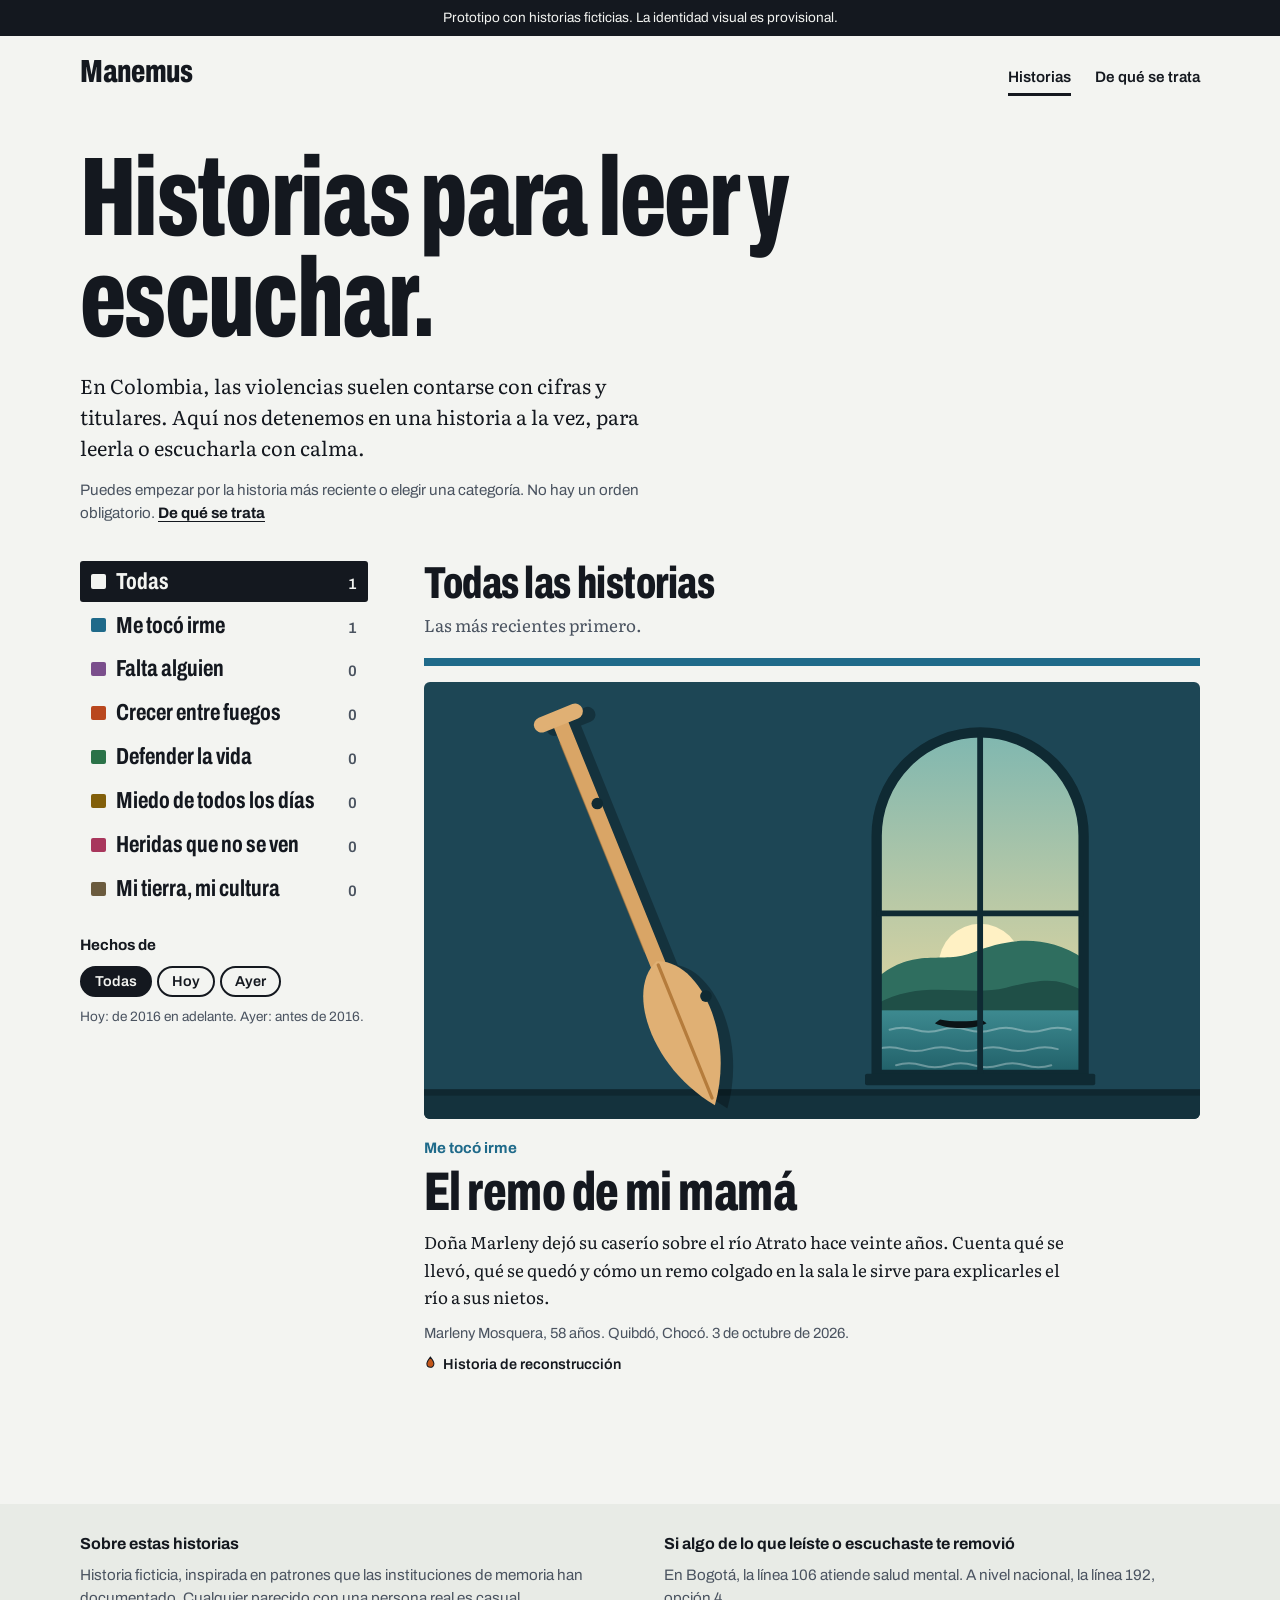
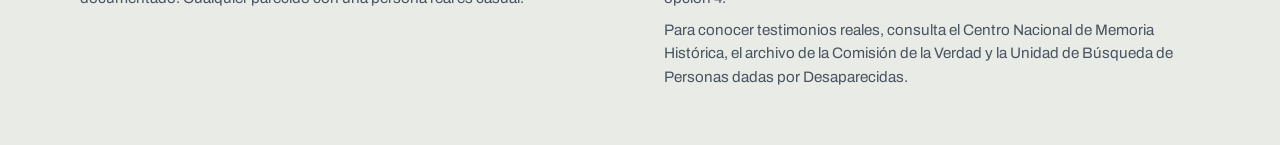
==== index.html @ c21fc9c8 "Add files via upload" ====
<!DOCTYPE html>
<html lang="es">
<head>
<meta charset="utf-8">
<meta name="viewport" content="width=device-width, initial-scale=1">
<title>Manemus · Historias para leer y escuchar</title>
<meta name="description" content="Manemus reúne relatos sobre las violencias en Colombia, agrupados por lo que dejaron en la vida de las personas. Se pueden leer o escuchar.">
<link rel="preconnect" href="https://fonts.googleapis.com">
<link rel="preconnect" href="https://fonts.gstatic.com" crossorigin>
<link rel="stylesheet" href="https://fonts.googleapis.com/css2?family=Archivo:wdth,wght@62..125,500..900&family=Literata:ital,opsz,wght@0,7..72,400..700;1,7..72,400..600&display=swap">
<link rel="stylesheet" href="css/estilos.css">
</head>
<body>
<div class="proto" id="proto"></div>

<div class="envoltura">
  <header class="cab">
    <a class="marca" href="index.html">Manemus</a>
    <nav class="nav" aria-label="Principal">
      <a href="index.html" aria-current="page">Historias</a>
      <a href="acerca.html">De qué se trata</a>
    </nav>
  </header>

  <main id="principal">
    <section class="intro">
      <h1>Historias para leer y escuchar.</h1>
      <p>En Colombia, las violencias suelen contarse con cifras y titulares. Aquí nos detenemos en una historia a la vez, para leerla o escucharla con calma.</p>
      <p class="intro-nota">Puedes empezar por la historia más reciente o elegir una categoría. No hay un orden obligatorio. <a href="acerca.html">De qué se trata</a></p>
    </section>

    <div class="cuerpo" id="cuerpo">
      <nav class="cats" aria-label="Categorías de historias">
        <ul id="cats"></ul>
        <fieldset class="epoca">
          <legend>Hechos de</legend>
          <div class="grupo" id="epoca-botones"></div>
          <p>Hoy: de 2016 en adelante. Ayer: antes de 2016.</p>
        </fieldset>
      </nav>

      <section aria-labelledby="lista-titulo">
        <div class="lista-cab" id="lista-cab"></div>
        <div id="lista" aria-live="polite"></div>
      </section>
    </div>
  </main>
</div>

<footer class="pie" id="pie"></footer>

<noscript><div class="envoltura"><p>Este sitio necesita JavaScript para mostrar las historias.</p></div></noscript>
<script src="js/comun.js"></script>
<script src="js/index.js"></script>
</body>
</html>
---- css/estilos.css ----
/* =====================================================================
   MANEMUS · estilos
   Toda la identidad visual vive en los TOKENS de abajo (colores, tipografías).
   Cuando exista la identidad definitiva, se cambia aquí primero.
   ===================================================================== */

/* ---------- Tokens ---------- */
:root {
  --papel: #F3F4F1;
  --superficie: #E8EBE6;
  --tinta: #14181F;
  --suave: #4A5360;
  --linea: #C6CCC6;
  --resalte: #F2C84B;
  --resalte-tinta: #231a00;

  --titulo: "Archivo", "Arial Narrow", Arial, sans-serif;
  --ui: "Archivo", system-ui, -apple-system, "Segoe UI", Roboto, Arial, sans-serif;
  --lectura: "Literata", Georgia, "Times New Roman", serif;

  --ancho: 76rem;
  color-scheme: light dark;
}
@media (prefers-color-scheme: dark) {
  :root {
    --papel: #10151B;
    --superficie: #1A2129;
    --tinta: #EDF0EC;
    --suave: #A3AEB5;
    --linea: #2E3842;
  }
}

/* El color de cada categoría llega en --cat. En modo oscuro se aclara para el texto. */
.ctx { --cat-texto: var(--cat); }
@media (prefers-color-scheme: dark) {
  .ctx { --cat-texto: color-mix(in srgb, var(--cat) 50%, #fff); }
}

/* ---------- Base ---------- */
*, *::before, *::after { box-sizing: border-box; }
html { -webkit-text-size-adjust: 100%; background: var(--papel); }
body {
  margin: 0; background: var(--papel); color: var(--tinta);
  font-family: var(--lectura); font-size: 1.0625rem; line-height: 1.6;
}
img { max-width: 100%; }
a { color: inherit; }
button, select { font-family: var(--ui); }
:focus-visible { outline: 3px solid var(--tinta); outline-offset: 3px; }
.envoltura { max-width: var(--ancho); margin: 0 auto; padding: 0 clamp(1rem, 4vw, 3rem); }
.solo-lectores { position: absolute; width: 1px; height: 1px; overflow: hidden; clip: rect(0 0 0 0); white-space: nowrap; }

/* ---------- Franja de prototipo y cabecera ---------- */
.proto { background: var(--tinta); color: var(--papel); font-family: var(--ui); font-size: .85rem; text-align: center; padding: .45rem 1rem; }
.cab { display: flex; justify-content: space-between; align-items: baseline; gap: 1rem; padding-top: 1.25rem; padding-bottom: 1.25rem; font-family: var(--ui); }
.marca { font-family: var(--titulo); font-weight: 800; font-stretch: 68%; font-size: 2rem; letter-spacing: -.01em; line-height: 1; text-decoration: none; color: inherit; }
.volver { font-weight: 600; font-size: .95rem; }
.nav { display: flex; gap: 1.5rem; font-weight: 600; font-size: .95rem; flex-wrap: wrap; }
.nav a { color: inherit; text-decoration: none; padding: .25rem 0; border-bottom: 3px solid transparent; }
.nav a:hover { border-bottom-color: var(--linea); }
.nav a[aria-current="page"] { border-bottom-color: var(--tinta); }

/* ---------- Portada: introducción ---------- */
.intro { padding: 2rem 0 2.25rem; max-width: 60rem; }
.intro h1 { font-family: var(--titulo); font-weight: 800; font-stretch: 62%; font-size: clamp(3rem, 10vw, 7rem); line-height: .9; letter-spacing: -.015em; margin: 0 0 1.25rem; }
.intro p { font-size: 1.25rem; line-height: 1.55; max-width: 38rem; margin: 0; }
.intro .intro-nota { font-family: var(--ui); font-size: .95rem; line-height: 1.5; color: var(--suave); margin-top: 1rem; }
.intro .intro-nota a { color: var(--tinta); font-weight: 700; text-underline-offset: 3px; }

/* ---------- Portada: categorías + lista ---------- */
.cuerpo { display: grid; gap: 2rem; grid-template-columns: minmax(0, 1fr); padding-bottom: 2rem; }
@media (min-width: 900px) {
  .cuerpo { grid-template-columns: 18rem minmax(0, 1fr); gap: 3.5rem; }
  .cats { position: sticky; top: 1.5rem; align-self: start; }
}
.cats ul { list-style: none; margin: 0 0 1.5rem; padding: 0; display: flex; flex-direction: column; gap: .15rem; }
.cat {
  appearance: none; width: 100%; display: grid; grid-template-columns: .9rem 1fr auto; gap: .65rem; align-items: baseline;
  text-align: left; background: transparent; color: var(--tinta); border: 0; border-radius: 3px;
  padding: .5rem .7rem; cursor: pointer;
  font-family: var(--titulo); font-weight: 700; font-stretch: 72%; font-size: 1.45rem; line-height: 1.1;
}
.cat:hover { background: var(--superficie); }
.cat .muestra { width: .9rem; height: .9rem; background: var(--cat); border-radius: 2px; align-self: center; }
.cat.todas .muestra { background: var(--tinta); }
.cat .num { font-family: var(--ui); font-size: .95rem; font-weight: 600; font-stretch: 100%; font-variant-numeric: tabular-nums; color: var(--suave); }
.cat.activa { background: var(--cat); color: #fff; }
.cat.activa .muestra { background: #fff; }
.cat.activa .num { color: #fff; }
.cat.todas.activa { background: var(--tinta); color: var(--papel); }
.cat.todas.activa .muestra { background: var(--papel); }
.cat.todas.activa .num { color: var(--papel); }

.epoca { font-family: var(--ui); border: 0; margin: 0; padding: 0; }
.epoca legend { font-weight: 700; font-size: .95rem; padding: 0; margin-bottom: .5rem; }
.epoca .grupo { display: flex; gap: .35rem; }
.epoca button { appearance: none; border: 2px solid var(--tinta); background: transparent; color: var(--tinta); font-weight: 600; font-size: .9rem; padding: .35rem .8rem; border-radius: 999px; cursor: pointer; }
.epoca button[aria-pressed="true"] { background: var(--tinta); color: var(--papel); }
.epoca p { font-size: .85rem; color: var(--suave); margin: .6rem 0 0; line-height: 1.45; }

.lista-cab { margin-bottom: 1.25rem; }
.lista-cab h2 { font-family: var(--titulo); font-weight: 800; font-stretch: 68%; font-size: clamp(1.9rem, 4vw, 2.8rem); line-height: 1; margin: 0 0 .35rem; letter-spacing: -.01em; }
.lista-cab p { margin: 0; color: var(--suave); max-width: 38rem; }

.relato { border-top: 8px solid var(--cat); padding: 1rem 0 2rem; }
.relato-enlace { display: grid; gap: 1.1rem; text-decoration: none; color: inherit; }
.relato-img { aspect-ratio: 16 / 9; background: var(--superficie); border-radius: 6px; overflow: hidden; }
.relato-img img { width: 100%; height: 100%; object-fit: cover; display: block; }
.relato-cat { font-family: var(--ui); font-weight: 700; font-size: .95rem; color: var(--cat-texto); margin: 0 0 .3rem; }
.relato h3 { font-family: var(--titulo); font-weight: 800; font-stretch: 66%; font-size: clamp(2rem, 5vw, 3.4rem); line-height: .98; letter-spacing: -.01em; margin: 0 0 .6rem; }
.relato-enlace:hover h3 { text-decoration: underline; text-decoration-thickness: 4px; text-underline-offset: 5px; text-decoration-color: var(--cat); }
.relato-res { margin: 0 0 .75rem; max-width: 40rem; }
.relato-meta { font-family: var(--ui); font-size: .92rem; color: var(--suave); margin: 0; }
.marca-esp { font-family: var(--ui); font-size: .9rem; font-weight: 600; margin: .5rem 0 0; display: flex; align-items: center; gap: .4rem; }
.marca-esp svg { width: .8rem; height: 1.1rem; flex: none; }
@media (min-width: 700px) {
  .relato:not(.destacado) .relato-enlace { grid-template-columns: 15rem minmax(0, 1fr); gap: 1.5rem; }
  .relato:not(.destacado) h3 { font-size: clamp(1.8rem, 3vw, 2.4rem); }
}
.vacio { font-family: var(--ui); background: var(--superficie); border-radius: 6px; padding: 1.25rem 1.5rem; max-width: 36rem; }
.vacio p { margin: 0; }

/* ---------- Página de historia ---------- */
.historia-cab { padding: 1rem 0 .5rem; max-width: 62rem; }
.cat-enlace { font-family: var(--ui); font-weight: 700; font-size: 1rem; color: var(--cat-texto); text-decoration: none; border-bottom: 3px solid var(--cat); padding-bottom: 1px; }
.cat-enlace:hover { background: var(--superficie); }
.historia h1 { font-family: var(--titulo); font-weight: 800; font-stretch: 64%; font-size: clamp(3rem, 10vw, 6.5rem); line-height: .9; letter-spacing: -.015em; margin: 1rem 0 1.25rem; }
.bajada { font-size: 1.3rem; line-height: 1.5; max-width: 40rem; margin: 0; }
.portada { margin: 1.75rem 0 2rem; border-radius: 8px; overflow: hidden; aspect-ratio: 21 / 9; background: var(--superficie); }
.portada img { width: 100%; height: 100%; object-fit: cover; display: block; }
@media (max-width: 640px) { .portada { aspect-ratio: 4 / 3; } }

.historia-cuerpo { display: grid; gap: 2rem; grid-template-columns: minmax(0, 1fr); }
@media (min-width: 900px) {
  .historia-cuerpo { grid-template-columns: 17rem minmax(0, 38rem); gap: 4.5rem; }
  .lateral { position: sticky; top: 1.5rem; align-self: start; }
}
.lateral { font-family: var(--ui); }
.lateral dl { margin: 0 0 1.5rem; display: grid; gap: .8rem; }
.lateral dt { font-size: .82rem; color: var(--suave); margin: 0; }
.lateral dd { margin: 0; font-weight: 600; line-height: 1.35; }
.etiquetas { list-style: none; margin: 0 0 1.5rem; padding: 0; display: flex; flex-wrap: wrap; gap: .35rem; }
.etiquetas li { font-size: .82rem; border: 1.5px solid var(--linea); border-radius: 999px; padding: .15rem .6rem; }

.escucha { background: var(--superficie); border-radius: 8px; padding: 1rem; }
.escucha h2 { font-size: 1rem; margin: 0 0 .6rem; font-weight: 700; }
.escucha audio { width: 100%; }
.escucha .controles { display: flex; flex-wrap: wrap; gap: .5rem; align-items: center; }
.boton { appearance: none; font-weight: 700; font-size: .95rem; padding: .6rem 1.05rem; border-radius: 4px; border: 2px solid var(--tinta); background: var(--tinta); color: var(--papel); cursor: pointer; min-height: 2.6rem; }
.boton.sec { background: transparent; color: var(--tinta); }
.boton[hidden] { display: none; }
.escucha label { font-size: .85rem; display: flex; gap: .4rem; align-items: center; margin-top: .6rem; }
.escucha select { font-size: .85rem; padding: .25rem .4rem; border-radius: 4px; border: 1.5px solid var(--tinta); background: var(--papel); color: var(--tinta); }
.nota { font-size: .82rem; color: var(--suave); margin: .7rem 0 0; line-height: 1.45; }

.aviso-hist { font-family: var(--ui); display: flex; gap: .7rem; align-items: flex-start; border: 2px solid var(--tinta); border-radius: 6px; padding: .8rem 1rem; margin: 0 0 1rem; max-width: 38rem; font-size: .95rem; line-height: 1.45; }
.aviso-hist svg { width: 1.2rem; height: 1.2rem; flex: none; margin-top: .1rem; }
.ficticia { font-family: var(--ui); font-size: .88rem; color: var(--suave); margin: 0 0 1.75rem; max-width: 38rem; }

.texto p { font-size: 1.2rem; line-height: 1.78; margin: 0 0 1.3rem; }
.texto h2 { font-family: var(--titulo); font-weight: 800; font-stretch: 68%; font-size: 2.1rem; line-height: 1; margin: 2.6rem 0 .8rem; letter-spacing: -.005em; }
.texto h2:first-child { margin-top: 0; }
.texto blockquote { margin: 1.6rem 0; padding-left: 1.1rem; border-left: 6px solid var(--cat); font-style: italic; }
.texto blockquote p { margin: 0; }
.frase { transition: background .15s; }
.frase.leyendo { background: var(--resalte); color: var(--resalte-tinta); -webkit-box-decoration-break: clone; box-decoration-break: clone; }
.texto.habla .frase { cursor: pointer; }
.texto.habla .frase:hover { text-decoration: underline dotted; text-underline-offset: 4px; }

.entender { margin-top: 3rem; padding: 1.25rem 1.5rem 1.4rem; background: var(--superficie); border-left: 8px solid var(--cat); border-radius: 0 8px 8px 0; max-width: 46rem; }
.entender h2 { font-family: var(--titulo); font-weight: 800; font-stretch: 70%; font-size: 1.8rem; line-height: 1.05; margin: 0 0 .6rem; }
.entender p { margin: 0 0 .8rem; }
.entender ul { margin: 0; padding-left: 1.1rem; font-family: var(--ui); font-size: .88rem; color: var(--suave); }
.entender .fuentes-t { font-family: var(--ui); font-size: .88rem; font-weight: 700; margin: 1rem 0 .3rem; }
.apoyo { font-family: var(--ui); margin-top: 1.5rem; max-width: 46rem; font-size: .95rem; line-height: 1.55; }
.apoyo strong { font-weight: 700; }

.mas { margin-top: 3.5rem; }
.mas h2 { font-family: var(--titulo); font-weight: 800; font-stretch: 68%; font-size: 2rem; margin: 0 0 1rem; line-height: 1; }
.mas ul { list-style: none; margin: 0; padding: 0; display: grid; gap: .6rem; font-family: var(--titulo); font-weight: 700; font-stretch: 72%; font-size: 1.5rem; line-height: 1.1; }
.mas a { text-decoration: none; display: inline-block; border-left: 6px solid var(--cat); padding-left: .7rem; }
.mas a:hover { text-decoration: underline; text-underline-offset: 4px; }

/* ---------- Página "De qué se trata" ---------- */
.acerca { max-width: 40rem; padding: 2rem 0 1rem; }
.acerca h1 { font-family: var(--titulo); font-weight: 800; font-stretch: 62%; font-size: clamp(3rem, 10vw, 6.5rem); line-height: .9; letter-spacing: -.015em; margin: 0 0 1.5rem; }
.acerca p { font-size: 1.2rem; line-height: 1.75; margin: 0 0 1.3rem; }
.acerca .lead { font-size: 1.42rem; line-height: 1.5; }
.acerca .ficticia-intro { font-family: var(--ui); font-size: .95rem; line-height: 1.5; border: 2px solid var(--tinta); border-radius: 6px; padding: .8rem 1rem; }
.acerca .nombre-nota { margin-top: 2rem; padding-left: 1rem; border-left: 6px solid var(--tinta); }
.acerca [hidden] { display: none; }
.acerca-accion { margin-top: 2rem; }
a.boton { display: inline-block; text-decoration: none; line-height: 1.3; }

/* ---------- Pie ---------- */
.pie { margin-top: 4rem; padding-top: 1.75rem; padding-bottom: 3rem; background: var(--superficie); font-family: var(--ui); font-size: .95rem; line-height: 1.55; }
.pie .envoltura { display: grid; gap: 1.5rem 3rem; grid-template-columns: repeat(auto-fit, minmax(18rem, 1fr)); }
.pie h2 { font-size: 1rem; margin: 0 0 .4rem; }
.pie p { margin: 0 0 .5rem; max-width: 34rem; color: var(--suave); }

.error { font-family: var(--ui); border: 2px solid var(--tinta); border-radius: 6px; padding: 1rem 1.25rem; max-width: 40rem; margin: 2rem 0; }
.error p { margin: 0 0 .5rem; }
.error code { background: var(--superficie); padding: .1rem .35rem; border-radius: 3px; }

@media (prefers-reduced-motion: reduce) {
  * { transition: none !important; scroll-behavior: auto !important; }
}
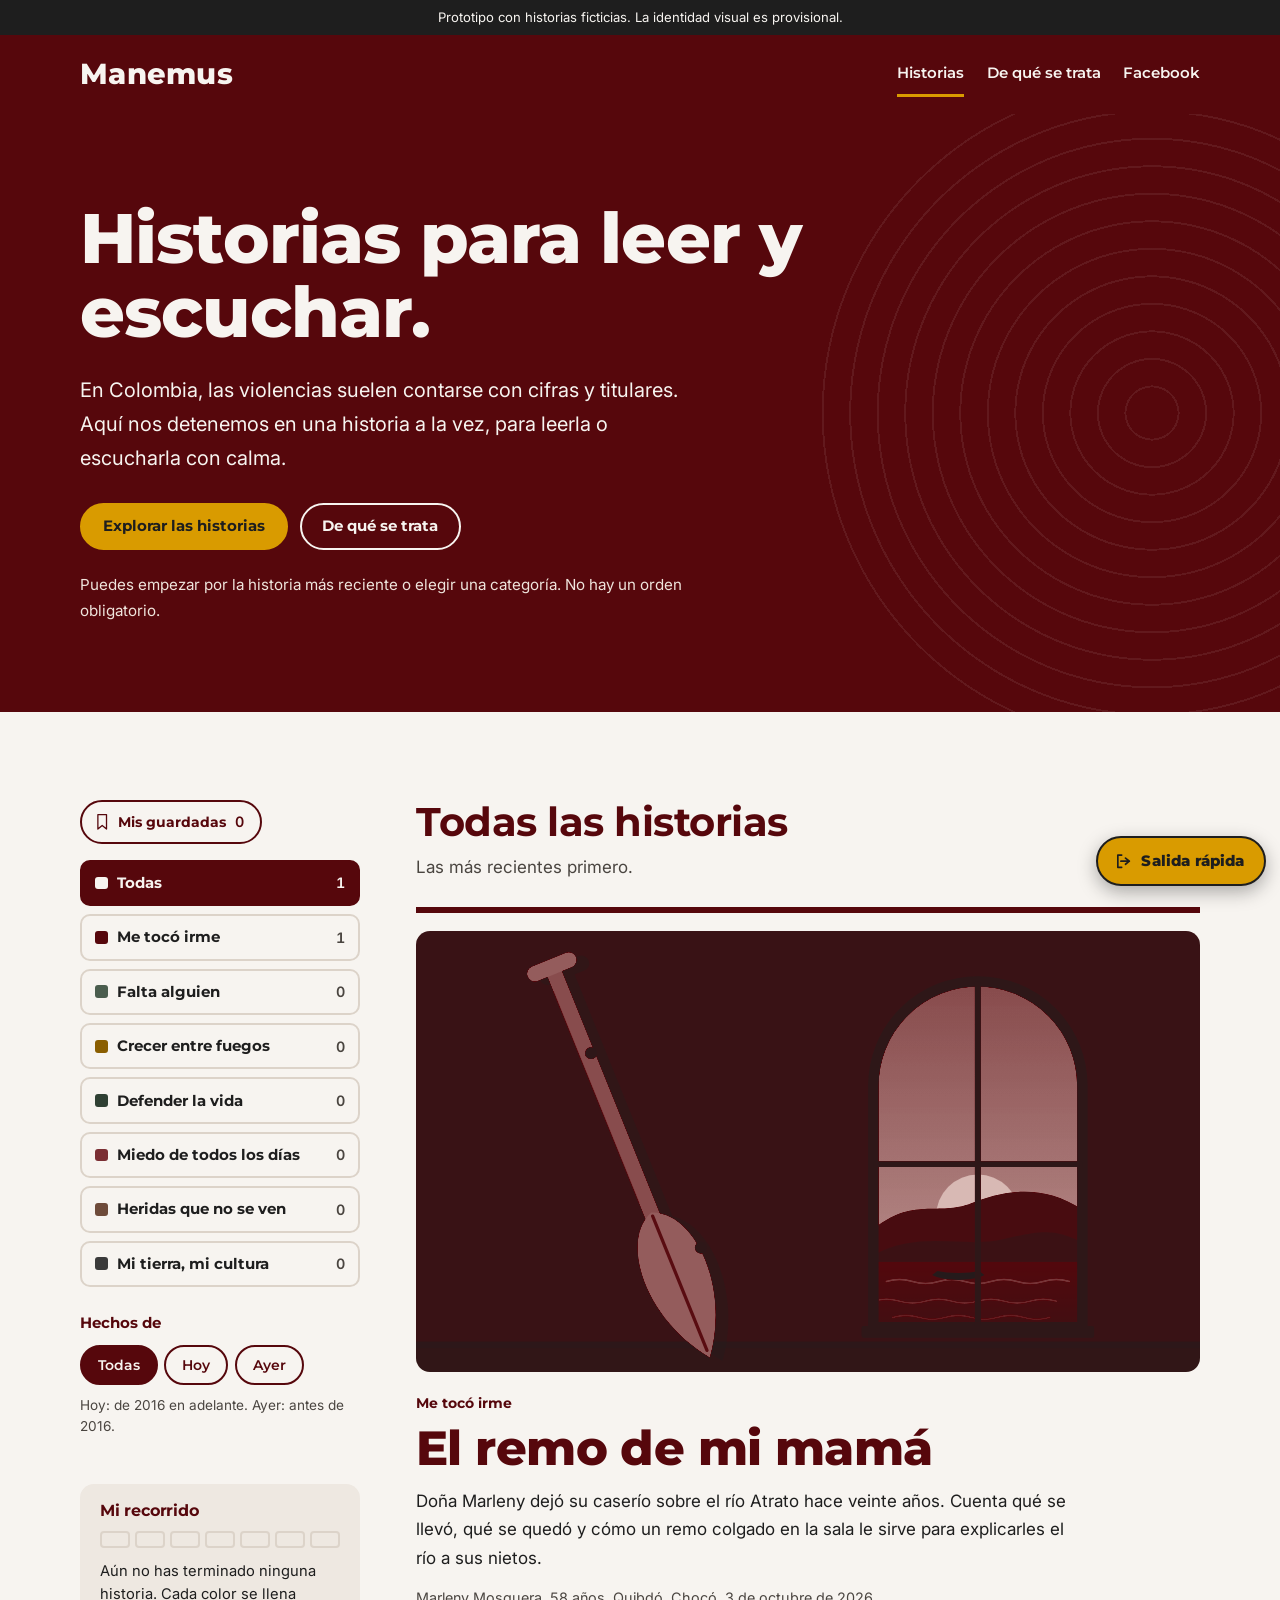
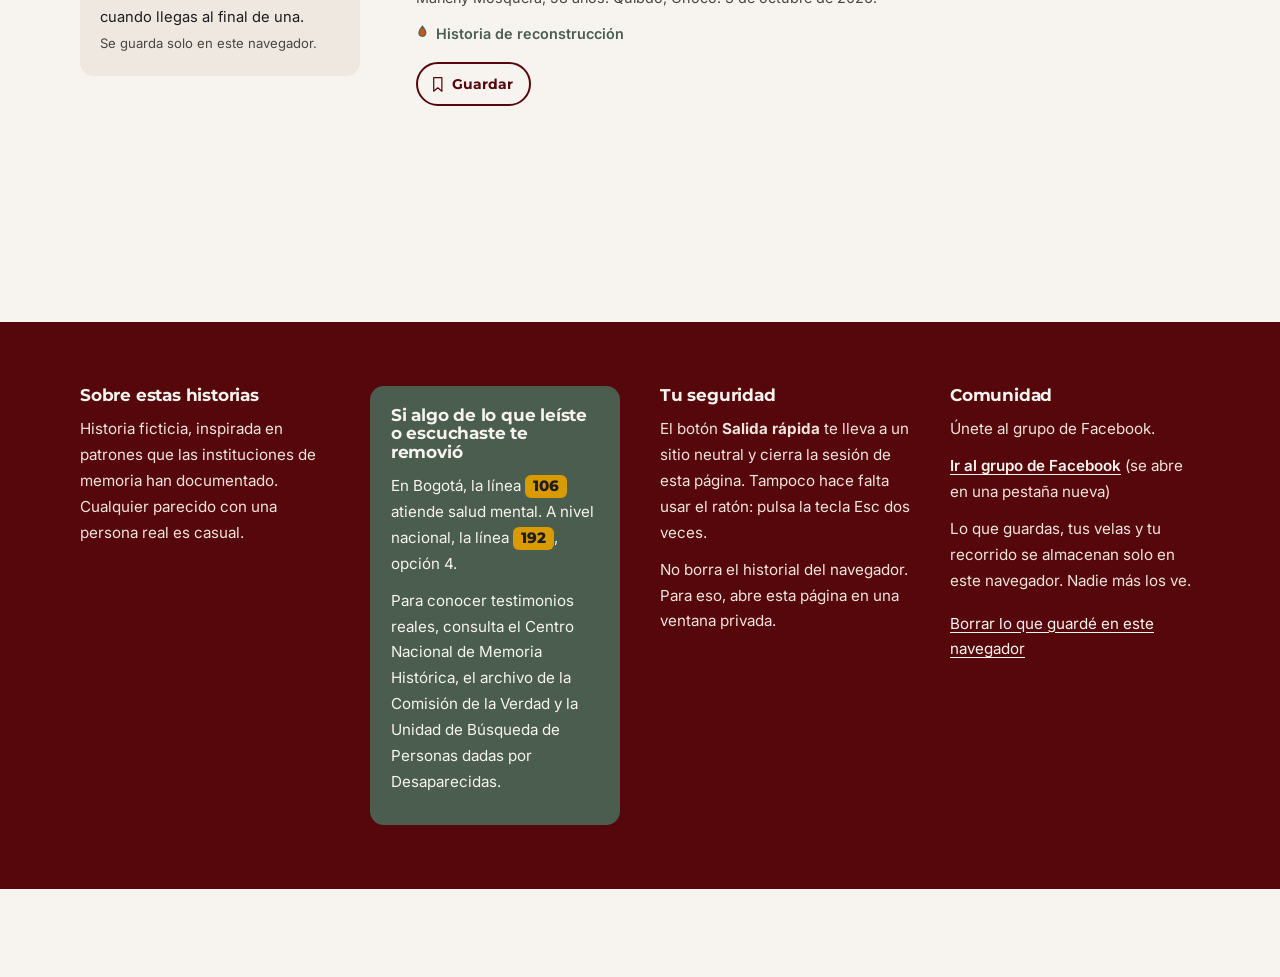
==== commit ba6d360b: "Cambio visual" ====
--- a/index.html
+++ b/index.html
@@ -2,35 +2,49 @@
 <html lang="es">
 <head>
 <meta charset="utf-8">
-<meta name="viewport" content="width=device-width, initial-scale=1">
+<meta name="viewport" content="width=device-width, initial-scale=1, viewport-fit=cover">
+<meta name="theme-color" content="#56070c">
 <title>Manemus · Historias para leer y escuchar</title>
 <meta name="description" content="Manemus reúne relatos sobre las violencias en Colombia, agrupados por lo que dejaron en la vida de las personas. Se pueden leer o escuchar.">
 <link rel="preconnect" href="https://fonts.googleapis.com">
 <link rel="preconnect" href="https://fonts.gstatic.com" crossorigin>
-<link rel="stylesheet" href="https://fonts.googleapis.com/css2?family=Archivo:wdth,wght@62..125,500..900&family=Literata:ital,opsz,wght@0,7..72,400..700;1,7..72,400..600&display=swap">
+<link rel="stylesheet" href="https://fonts.googleapis.com/css2?family=Inter:ital,wght@0,400..700;1,400..600&family=Montserrat:wght@500..800&display=swap">
 <link rel="stylesheet" href="css/estilos.css">
 </head>
 <body>
+<a class="saltar" href="#principal">Saltar al contenido</a>
 <div class="proto" id="proto"></div>
+<div class="barra">
+  <div class="envoltura">
+    <header class="cab">
+      <a class="marca" href="index.html">Manemus</a>
+      <nav class="nav" aria-label="Principal">
+        <a href="index.html" aria-current="page">Historias</a>
+        <a href="acerca.html">De qué se trata</a>
+        <a href="#" data-facebook>Facebook</a>
+      </nav>
+    </header>
+  </div>
+</div>
+<main id="principal">
+  <section class="hero" aria-labelledby="titulo-portada">
+    <div class="envoltura">
+      <div class="hero-in">
+        <h1 id="titulo-portada">Historias para leer y escuchar.</h1>
+        <p>En Colombia, las violencias suelen contarse con cifras y titulares. Aquí nos detenemos en una historia a la vez, para leerla o escucharla con calma.</p>
+        <div class="hero-acciones">
+          <a class="boton" href="#cuerpo">Explorar las historias</a>
+          <a class="boton sec" href="acerca.html">De qué se trata</a>
+        </div>
+        <p class="intro-nota">Puedes empezar por la historia más reciente o elegir una categoría. No hay un orden obligatorio.</p>
+      </div>
+    </div>
+  </section>
 
-<div class="envoltura">
-  <header class="cab">
-    <a class="marca" href="index.html">Manemus</a>
-    <nav class="nav" aria-label="Principal">
-      <a href="index.html" aria-current="page">Historias</a>
-      <a href="acerca.html">De qué se trata</a>
-    </nav>
-  </header>
-
-  <main id="principal">
-    <section class="intro">
-      <h1>Historias para leer y escuchar.</h1>
-      <p>En Colombia, las violencias suelen contarse con cifras y titulares. Aquí nos detenemos en una historia a la vez, para leerla o escucharla con calma.</p>
-      <p class="intro-nota">Puedes empezar por la historia más reciente o elegir una categoría. No hay un orden obligatorio. <a href="acerca.html">De qué se trata</a></p>
-    </section>
-
+  <div class="envoltura">
     <div class="cuerpo" id="cuerpo">
       <nav class="cats" aria-label="Categorías de historias">
+        <div class="guardadas" id="guardadas"></div>
         <ul id="cats"></ul>
         <fieldset class="epoca">
           <legend>Hechos de</legend>
@@ -39,13 +53,15 @@
         </fieldset>
       </nav>
 
-      <section aria-labelledby="lista-titulo">
+      <section class="lista-area" aria-labelledby="lista-titulo">
         <div class="lista-cab" id="lista-cab"></div>
         <div id="lista" aria-live="polite"></div>
       </section>
+
+      <aside class="recorrido" id="recorrido" aria-label="Mi recorrido"></aside>
     </div>
-  </main>
-</div>
+  </div>
+</main>
 
 <footer class="pie" id="pie"></footer>
 
--- a/css/estilos.css
+++ b/css/estilos.css
@@ -1,208 +1,318 @@
 /* =====================================================================
    MANEMUS · estilos
-   Toda la identidad visual vive en los TOKENS de abajo (colores, tipografías).
-   Cuando exista la identidad definitiva, se cambia aquí primero.
+   Sistema de diseño: paleta 60-30-10 pensada para un tema delicado.
+   - 60%  Hueso / arena   #F7F4F0  fondo general y cuerpos de tarjetas (nunca blanco puro)
+   - 30%  Vinotinto       #56070c  encabezados, barra, héroe, pie: peso institucional
+   - 10%  Mostaza         #D99B00  acciones principales, líneas de ayuda, alertas
+   -      Oliva           #4A5D4E  recuperación, apoyo, testimonios
+   -      Texto           #1E1E1E  cuerpo de texto
+   Todo el color vive en los tokens de abajo.
    ===================================================================== */
 
 /* ---------- Tokens ---------- */
 :root {
-  --papel: #F3F4F1;
-  --superficie: #E8EBE6;
-  --tinta: #14181F;
-  --suave: #4A5360;
-  --linea: #C6CCC6;
-  --resalte: #F2C84B;
-  --resalte-tinta: #231a00;
-
-  --titulo: "Archivo", "Arial Narrow", Arial, sans-serif;
-  --ui: "Archivo", system-ui, -apple-system, "Segoe UI", Roboto, Arial, sans-serif;
-  --lectura: "Literata", Georgia, "Times New Roman", serif;
+  --hueso: #F7F4F0;
+  --vino: #56070c;
+  --mostaza: #D99B00;
+  --oliva: #4A5D4E;
+  --texto: #1E1E1E;
+
+  /* derivados de la misma paleta */
+  --suave: #4A4540;          /* texto secundario (8:1 sobre hueso) */
+  --linea: #DCD3C9;          /* bordes finos */
+  --superficie: #EEE8E1;     /* tarjetas y módulos sobre hueso */
+  --mostaza-claro: #F2E4C5;  /* avisos de precaución */
+  --sobre-vino: #EFE4DC;     /* texto secundario sobre vinotinto */
+
+  --titulo: "Montserrat", "Inter", system-ui, -apple-system, "Segoe UI", Roboto, Arial, sans-serif;
+  --cuerpo: "Inter", system-ui, -apple-system, "Segoe UI", Roboto, Arial, sans-serif;
 
   --ancho: 76rem;
-  color-scheme: light dark;
-}
-@media (prefers-color-scheme: dark) {
-  :root {
-    --papel: #10151B;
-    --superficie: #1A2129;
-    --tinta: #EDF0EC;
-    --suave: #A3AEB5;
-    --linea: #2E3842;
-  }
-}
-
-/* El color de cada categoría llega en --cat. En modo oscuro se aclara para el texto. */
+  --lado: clamp(1rem, 4.5vw, 3rem);       /* margen lateral fluido */
+  --aire: clamp(2.5rem, 7vw, 5.5rem);     /* espacio entre bloques */
+  --radio: 14px;
+  color-scheme: light;
+}
+
+/* El color de cada categoría llega en --cat (todas son tonos de la paleta). */
 .ctx { --cat-texto: var(--cat); }
-@media (prefers-color-scheme: dark) {
-  .ctx { --cat-texto: color-mix(in srgb, var(--cat) 50%, #fff); }
-}
 
 /* ---------- Base ---------- */
 *, *::before, *::after { box-sizing: border-box; }
-html { -webkit-text-size-adjust: 100%; background: var(--papel); }
+html { -webkit-text-size-adjust: 100%; background: var(--hueso); scroll-behavior: smooth; }
 body {
-  margin: 0; background: var(--papel); color: var(--tinta);
-  font-family: var(--lectura); font-size: 1.0625rem; line-height: 1.6;
-}
-img { max-width: 100%; }
+  margin: 0; background: var(--hueso); color: var(--texto);
+  font-family: var(--cuerpo); font-size: 1.0625rem; line-height: 1.7;
+  overflow-wrap: break-word;
+  padding-bottom: calc(5.5rem + env(safe-area-inset-bottom, 0px));   /* deja libre el botón de salida */
+}
+img, svg, video { max-width: 100%; }
 a { color: inherit; }
-button, select { font-family: var(--ui); }
-:focus-visible { outline: 3px solid var(--tinta); outline-offset: 3px; }
-.envoltura { max-width: var(--ancho); margin: 0 auto; padding: 0 clamp(1rem, 4vw, 3rem); }
+button, select { font-family: var(--cuerpo); }
+h1, h2, h3 { font-family: var(--titulo); color: var(--vino); line-height: 1.12; letter-spacing: -.012em; margin: 0; }
+p { margin-top: 0; }
+:focus-visible { outline: 3px solid var(--texto); outline-offset: 3px; }
+.barra :focus-visible, .hero :focus-visible, .pie :focus-visible, .proto :focus-visible { outline-color: var(--mostaza); }
+.envoltura { width: 100%; max-width: var(--ancho); margin: 0 auto; padding-inline: max(var(--lado), env(safe-area-inset-left, 0px)) max(var(--lado), env(safe-area-inset-right, 0px)); }
 .solo-lectores { position: absolute; width: 1px; height: 1px; overflow: hidden; clip: rect(0 0 0 0); white-space: nowrap; }
-
-/* ---------- Franja de prototipo y cabecera ---------- */
-.proto { background: var(--tinta); color: var(--papel); font-family: var(--ui); font-size: .85rem; text-align: center; padding: .45rem 1rem; }
-.cab { display: flex; justify-content: space-between; align-items: baseline; gap: 1rem; padding-top: 1.25rem; padding-bottom: 1.25rem; font-family: var(--ui); }
-.marca { font-family: var(--titulo); font-weight: 800; font-stretch: 68%; font-size: 2rem; letter-spacing: -.01em; line-height: 1; text-decoration: none; color: inherit; }
-.volver { font-weight: 600; font-size: .95rem; }
-.nav { display: flex; gap: 1.5rem; font-weight: 600; font-size: .95rem; flex-wrap: wrap; }
-.nav a { color: inherit; text-decoration: none; padding: .25rem 0; border-bottom: 3px solid transparent; }
-.nav a:hover { border-bottom-color: var(--linea); }
-.nav a[aria-current="page"] { border-bottom-color: var(--tinta); }
-
-/* ---------- Portada: introducción ---------- */
-.intro { padding: 2rem 0 2.25rem; max-width: 60rem; }
-.intro h1 { font-family: var(--titulo); font-weight: 800; font-stretch: 62%; font-size: clamp(3rem, 10vw, 7rem); line-height: .9; letter-spacing: -.015em; margin: 0 0 1.25rem; }
-.intro p { font-size: 1.25rem; line-height: 1.55; max-width: 38rem; margin: 0; }
-.intro .intro-nota { font-family: var(--ui); font-size: .95rem; line-height: 1.5; color: var(--suave); margin-top: 1rem; }
-.intro .intro-nota a { color: var(--tinta); font-weight: 700; text-underline-offset: 3px; }
+.saltar { position: absolute; left: .75rem; top: -4rem; z-index: 2000; background: var(--mostaza); color: var(--texto); font-weight: 700; padding: .7rem 1rem; border-radius: 8px; text-decoration: none; }
+.saltar:focus { top: .75rem; }
+
+/* ---------- Botones ---------- */
+.boton {
+  appearance: none; display: inline-flex; align-items: center; justify-content: center; gap: .5rem;
+  min-height: 2.9rem; padding: .65rem 1.3rem; border-radius: 999px;
+  background: var(--mostaza); color: var(--texto); border: 2px solid var(--mostaza);
+  font-family: var(--titulo); font-weight: 700; font-size: .95rem; line-height: 1.2;
+  text-decoration: none; text-align: center; cursor: pointer;
+}
+.boton:hover { background: #C78C00; border-color: #C78C00; }
+.boton.sec { background: transparent; color: var(--vino); border-color: var(--vino); }
+.boton.sec:hover { background: var(--vino); color: var(--hueso); }
+.boton[hidden] { display: none; }
+.hero .boton.sec, .pie .boton.sec { color: var(--hueso); border-color: var(--hueso); }
+.hero .boton.sec:hover, .pie .boton.sec:hover { background: var(--hueso); color: var(--vino); }
+a.boton { line-height: 1.2; }
+
+/* ---------- Salida rápida (siempre visible) ---------- */
+.salida-rapida {
+  position: fixed; z-index: 1000;
+  right: max(.9rem, env(safe-area-inset-right, 0px)); bottom: max(.9rem, env(safe-area-inset-bottom, 0px));
+  display: inline-flex; align-items: center; gap: .55rem; min-height: 3.1rem; padding: .65rem 1.2rem .65rem 1rem;
+  background: var(--mostaza); color: var(--texto); border: 2px solid var(--texto); border-radius: 999px;
+  font-family: var(--titulo); font-weight: 800; font-size: .95rem; letter-spacing: .01em; cursor: pointer;
+  box-shadow: 0 6px 18px rgba(30, 30, 30, .35);
+}
+.salida-rapida:hover { background: #C78C00; }
+.salida-rapida:focus-visible { outline: 3px solid var(--vino); outline-offset: 3px; }
+.salida-rapida svg { width: 1.15rem; height: 1.15rem; flex: none; }
+
+/* ---------- Franja de prototipo y barra superior ---------- */
+.proto { background: var(--texto); color: var(--hueso); font-size: .82rem; line-height: 1.45; text-align: center; padding: .5rem var(--lado); }
+.barra { background: var(--vino); color: var(--hueso); }
+.cab { display: flex; flex-wrap: wrap; justify-content: space-between; align-items: center; gap: .15rem 1.5rem; padding-block: .6rem; }
+.marca { font-family: var(--titulo); font-weight: 800; font-size: clamp(1.45rem, 4vw, 1.8rem); letter-spacing: .01em; color: var(--hueso); text-decoration: none; padding-block: .35rem; }
+.nav { display: flex; flex-wrap: wrap; gap: 0 1.4rem; font-family: var(--titulo); font-weight: 600; font-size: .92rem; }
+.nav a { display: inline-flex; align-items: center; min-height: 2.75rem; color: var(--hueso); text-decoration: none; border-bottom: 3px solid transparent; }
+.nav a:hover { border-bottom-color: rgba(247, 244, 240, .5); }
+.nav a[aria-current="page"] { border-bottom-color: var(--mostaza); }
+
+/* ---------- Héroe de la portada ---------- */
+.hero { position: relative; overflow: hidden; background: var(--vino); color: var(--hueso); padding-block: var(--aire); }
+.hero::before {                       /* arcos abstractos: sin imágenes ni símbolos de violencia */
+  content: ""; position: absolute; right: -14rem; top: 50%; width: 44rem; aspect-ratio: 1; transform: translateY(-50%);
+  border-radius: 50%; pointer-events: none;
+  background: repeating-radial-gradient(circle at center, transparent 0 1.6rem, rgba(247, 244, 240, .075) 1.6rem 1.72rem);
+}
+.hero-in { position: relative; max-width: var(--ancho); }
+.hero h1 { color: var(--hueso); font-weight: 800; font-size: clamp(2.2rem, 7.5vw, 4.4rem); line-height: 1.05; max-width: 16ch; margin-bottom: 1.4rem; }
+.hero p { font-size: clamp(1.05rem, 1rem + .5vw, 1.25rem); line-height: 1.7; max-width: 38rem; margin-bottom: 1.1rem; }
+.hero .intro-nota { font-size: .95rem; color: var(--sobre-vino); margin-top: 1.4rem; margin-bottom: 0; }
+.hero .intro-nota a { color: var(--hueso); font-weight: 600; text-underline-offset: 3px; }
+.hero-acciones { display: flex; flex-wrap: wrap; gap: .75rem; margin-top: 1.8rem; }
 
 /* ---------- Portada: categorías + lista ---------- */
-.cuerpo { display: grid; gap: 2rem; grid-template-columns: minmax(0, 1fr); padding-bottom: 2rem; }
-@media (min-width: 900px) {
-  .cuerpo { grid-template-columns: 18rem minmax(0, 1fr); gap: 3.5rem; }
-  .cats { position: sticky; top: 1.5rem; align-self: start; }
-}
-.cats ul { list-style: none; margin: 0 0 1.5rem; padding: 0; display: flex; flex-direction: column; gap: .15rem; }
+.cuerpo { display: grid; grid-template-columns: minmax(0, 1fr); grid-template-areas: "cats" "lista" "recorrido"; gap: 2.5rem; padding-block: var(--aire); }
+.cats { grid-area: cats; min-width: 0; }
+.lista-area { grid-area: lista; min-width: 0; }
+.cats ul { list-style: none; margin: 0 0 1.5rem; padding: 0; display: grid; gap: .5rem; grid-template-columns: repeat(auto-fill, minmax(11.5rem, 1fr)); }
 .cat {
-  appearance: none; width: 100%; display: grid; grid-template-columns: .9rem 1fr auto; gap: .65rem; align-items: baseline;
-  text-align: left; background: transparent; color: var(--tinta); border: 0; border-radius: 3px;
-  padding: .5rem .7rem; cursor: pointer;
-  font-family: var(--titulo); font-weight: 700; font-stretch: 72%; font-size: 1.45rem; line-height: 1.1;
-}
-.cat:hover { background: var(--superficie); }
-.cat .muestra { width: .9rem; height: .9rem; background: var(--cat); border-radius: 2px; align-self: center; }
-.cat.todas .muestra { background: var(--tinta); }
-.cat .num { font-family: var(--ui); font-size: .95rem; font-weight: 600; font-stretch: 100%; font-variant-numeric: tabular-nums; color: var(--suave); }
-.cat.activa { background: var(--cat); color: #fff; }
-.cat.activa .muestra { background: #fff; }
-.cat.activa .num { color: #fff; }
-.cat.todas.activa { background: var(--tinta); color: var(--papel); }
-.cat.todas.activa .muestra { background: var(--papel); }
-.cat.todas.activa .num { color: var(--papel); }
-
-.epoca { font-family: var(--ui); border: 0; margin: 0; padding: 0; }
-.epoca legend { font-weight: 700; font-size: .95rem; padding: 0; margin-bottom: .5rem; }
-.epoca .grupo { display: flex; gap: .35rem; }
-.epoca button { appearance: none; border: 2px solid var(--tinta); background: transparent; color: var(--tinta); font-weight: 600; font-size: .9rem; padding: .35rem .8rem; border-radius: 999px; cursor: pointer; }
-.epoca button[aria-pressed="true"] { background: var(--tinta); color: var(--papel); }
-.epoca p { font-size: .85rem; color: var(--suave); margin: .6rem 0 0; line-height: 1.45; }
-
-.lista-cab { margin-bottom: 1.25rem; }
-.lista-cab h2 { font-family: var(--titulo); font-weight: 800; font-stretch: 68%; font-size: clamp(1.9rem, 4vw, 2.8rem); line-height: 1; margin: 0 0 .35rem; letter-spacing: -.01em; }
+  appearance: none; width: 100%; min-height: 2.9rem; display: grid; grid-template-columns: .8rem 1fr auto; gap: .6rem; align-items: center;
+  text-align: left; background: transparent; color: var(--texto); border: 2px solid var(--linea); border-radius: 10px;
+  padding: .45rem .8rem; cursor: pointer;
+  font-family: var(--titulo); font-weight: 700; font-size: .95rem; line-height: 1.2;
+}
+.cat:hover { border-color: var(--cat, var(--vino)); background: var(--superficie); }
+.cat .muestra { width: .8rem; height: .8rem; background: var(--cat); border-radius: 3px; }
+.cat.todas .muestra { background: var(--vino); }
+.cat .num { font-family: var(--cuerpo); font-size: .9rem; font-weight: 600; font-variant-numeric: tabular-nums; color: var(--suave); }
+.cat.activa { background: var(--cat); border-color: var(--cat); color: var(--hueso); }
+.cat.activa .muestra { background: var(--hueso); }
+.cat.activa .num { color: var(--hueso); }
+.cat.todas.activa { background: var(--vino); border-color: var(--vino); }
+
+.guardadas { margin-bottom: 1rem; }
+.chip-guardadas { appearance: none; display: inline-flex; align-items: center; gap: .55rem; min-height: 2.75rem; border: 2px solid var(--vino); background: transparent; color: var(--vino); font-family: var(--titulo); font-weight: 700; font-size: .9rem; padding: .4rem 1rem .4rem .8rem; border-radius: 999px; cursor: pointer; }
+.chip-guardadas svg { width: .9rem; height: 1.1rem; }
+.chip-guardadas .marcador { fill: none; stroke: currentColor; stroke-width: 1.8; stroke-linejoin: round; }
+.chip-guardadas .num { font-family: var(--cuerpo); font-weight: 600; font-variant-numeric: tabular-nums; }
+.chip-guardadas[aria-pressed="true"] { background: var(--vino); color: var(--hueso); }
+.chip-guardadas[aria-pressed="true"] .marcador { fill: currentColor; }
+
+.epoca { border: 0; margin: 0 0 1.5rem; padding: 0; }
+.epoca legend { font-family: var(--titulo); font-weight: 700; font-size: .92rem; color: var(--vino); padding: 0; margin-bottom: .55rem; }
+.epoca .grupo { display: flex; flex-wrap: wrap; gap: .4rem; }
+.epoca button { appearance: none; min-height: 2.5rem; border: 2px solid var(--vino); background: transparent; color: var(--vino); font-family: var(--titulo); font-weight: 600; font-size: .88rem; padding: .3rem 1rem; border-radius: 999px; cursor: pointer; }
+.epoca button[aria-pressed="true"] { background: var(--vino); color: var(--hueso); }
+.epoca p { font-size: .85rem; color: var(--suave); margin: .65rem 0 0; line-height: 1.5; }
+
+.recorrido { grid-area: recorrido; align-self: start; background: var(--superficie); border-radius: var(--radio); padding: 1.1rem 1.25rem; }
+.recorrido h2 { font-size: 1rem; margin-bottom: .7rem; }
+.recorrido .mapa { list-style: none; margin: 0 0 .75rem; padding: 0; display: flex; gap: .3rem; }
+.recorrido .mapa li { flex: 1; height: 1.1rem; border-radius: 4px; border: 2px solid var(--linea); background: transparent; }
+.recorrido .mapa li.hecha { background: var(--cat); border-color: var(--cat); }
+.recorrido p { margin: 0 0 .3rem; font-size: .92rem; line-height: 1.55; }
+.recorrido .nota-chica { font-size: .82rem; color: var(--suave); }
+
+.lista-cab { margin-bottom: 1.6rem; }
+.lista-cab h2 { font-size: clamp(1.6rem, 4.5vw, 2.5rem); margin-bottom: .5rem; }
 .lista-cab p { margin: 0; color: var(--suave); max-width: 38rem; }
 
-.relato { border-top: 8px solid var(--cat); padding: 1rem 0 2rem; }
-.relato-enlace { display: grid; gap: 1.1rem; text-decoration: none; color: inherit; }
-.relato-img { aspect-ratio: 16 / 9; background: var(--superficie); border-radius: 6px; overflow: hidden; }
-.relato-img img { width: 100%; height: 100%; object-fit: cover; display: block; }
-.relato-cat { font-family: var(--ui); font-weight: 700; font-size: .95rem; color: var(--cat-texto); margin: 0 0 .3rem; }
-.relato h3 { font-family: var(--titulo); font-weight: 800; font-stretch: 66%; font-size: clamp(2rem, 5vw, 3.4rem); line-height: .98; letter-spacing: -.01em; margin: 0 0 .6rem; }
-.relato-enlace:hover h3 { text-decoration: underline; text-decoration-thickness: 4px; text-underline-offset: 5px; text-decoration-color: var(--cat); }
-.relato-res { margin: 0 0 .75rem; max-width: 40rem; }
-.relato-meta { font-family: var(--ui); font-size: .92rem; color: var(--suave); margin: 0; }
-.marca-esp { font-family: var(--ui); font-size: .9rem; font-weight: 600; margin: .5rem 0 0; display: flex; align-items: center; gap: .4rem; }
+.relato { position: relative; container-type: inline-size; border-top: 6px solid var(--cat); padding: 1.1rem 0 2.5rem; }
+.relato-enlace { display: grid; grid-template-columns: minmax(0, 1fr); gap: 1.2rem; text-decoration: none; color: inherit; }
+.relato-img { aspect-ratio: 16 / 9; background: var(--superficie); border-radius: var(--radio); overflow: hidden; }
+.relato-img img, .portada img { width: 100%; height: 100%; object-fit: cover; display: block; filter: url(#duotono); }
+.relato-cat { font-family: var(--titulo); font-weight: 700; font-size: .9rem; color: var(--cat-texto); margin: 0 0 .4rem; }
+.relato h3 { font-weight: 800; font-size: clamp(1.5rem, 4.5vw, 2.1rem); line-height: 1.12; margin-bottom: .7rem; }
+.relato.destacado h3 { font-size: clamp(1.8rem, 5.5vw, 3rem); }
+.relato-enlace:hover h3 { text-decoration: underline; text-decoration-thickness: 4px; text-underline-offset: 6px; text-decoration-color: var(--mostaza); }
+.relato-res { margin: 0 0 .8rem; max-width: 42rem; }
+.relato-meta { font-size: .9rem; color: var(--suave); margin: 0; }
+.marca-esp { display: flex; align-items: center; gap: .45rem; font-size: .9rem; font-weight: 600; color: var(--oliva); margin: .7rem 0 0; }
 .marca-esp svg { width: .8rem; height: 1.1rem; flex: none; }
-@media (min-width: 700px) {
-  .relato:not(.destacado) .relato-enlace { grid-template-columns: 15rem minmax(0, 1fr); gap: 1.5rem; }
-  .relato:not(.destacado) h3 { font-size: clamp(1.8rem, 3vw, 2.4rem); }
-}
-.vacio { font-family: var(--ui); background: var(--superficie); border-radius: 6px; padding: 1.25rem 1.5rem; max-width: 36rem; }
+.estado-leida { display: inline-flex; align-items: center; gap: .25rem; margin-left: .7rem; color: var(--oliva); font-weight: 600; }
+.estado-leida svg { width: .9rem; height: .9rem; }
+.guardar-mini { appearance: none; display: inline-flex; align-items: center; gap: .5rem; min-height: 2.75rem; margin-top: 1rem; padding: .4rem 1rem .4rem .8rem; border: 2px solid var(--vino); border-radius: 999px; background: transparent; color: var(--vino); font-family: var(--titulo); font-weight: 700; font-size: .88rem; cursor: pointer; }
+.guardar-mini:hover { background: var(--superficie); }
+.guardar-mini svg { width: .85rem; height: 1.05rem; }
+.guardar-mini .marcador { fill: none; stroke: currentColor; stroke-width: 1.8; stroke-linejoin: round; }
+.guardar-mini[aria-pressed="true"] { background: var(--vino); color: var(--hueso); }
+.guardar-mini[aria-pressed="true"] .marcador { fill: currentColor; }
+.vacio { background: var(--superficie); border-radius: var(--radio); padding: 1.4rem 1.6rem; max-width: 36rem; }
 .vacio p { margin: 0; }
 
-/* ---------- Página de historia ---------- */
-.historia-cab { padding: 1rem 0 .5rem; max-width: 62rem; }
-.cat-enlace { font-family: var(--ui); font-weight: 700; font-size: 1rem; color: var(--cat-texto); text-decoration: none; border-bottom: 3px solid var(--cat); padding-bottom: 1px; }
+@container (min-width: 40rem) {
+  .relato:not(.destacado) .relato-enlace { grid-template-columns: minmax(12rem, 17rem) minmax(0, 1fr); gap: 1.75rem; align-items: start; }
+}
+
+/* ---------- Página de una historia ---------- */
+.historia-cab { padding-top: clamp(1.5rem, 5vw, 3rem); max-width: 56rem; }
+.cat-enlace { display: inline-block; font-family: var(--titulo); font-weight: 700; font-size: .95rem; color: var(--cat-texto); text-decoration: none; border-bottom: 3px solid var(--cat); padding-bottom: 2px; }
 .cat-enlace:hover { background: var(--superficie); }
-.historia h1 { font-family: var(--titulo); font-weight: 800; font-stretch: 64%; font-size: clamp(3rem, 10vw, 6.5rem); line-height: .9; letter-spacing: -.015em; margin: 1rem 0 1.25rem; }
-.bajada { font-size: 1.3rem; line-height: 1.5; max-width: 40rem; margin: 0; }
-.portada { margin: 1.75rem 0 2rem; border-radius: 8px; overflow: hidden; aspect-ratio: 21 / 9; background: var(--superficie); }
-.portada img { width: 100%; height: 100%; object-fit: cover; display: block; }
-@media (max-width: 640px) { .portada { aspect-ratio: 4 / 3; } }
-
-.historia-cuerpo { display: grid; gap: 2rem; grid-template-columns: minmax(0, 1fr); }
-@media (min-width: 900px) {
-  .historia-cuerpo { grid-template-columns: 17rem minmax(0, 38rem); gap: 4.5rem; }
-  .lateral { position: sticky; top: 1.5rem; align-self: start; }
-}
-.lateral { font-family: var(--ui); }
-.lateral dl { margin: 0 0 1.5rem; display: grid; gap: .8rem; }
-.lateral dt { font-size: .82rem; color: var(--suave); margin: 0; }
-.lateral dd { margin: 0; font-weight: 600; line-height: 1.35; }
-.etiquetas { list-style: none; margin: 0 0 1.5rem; padding: 0; display: flex; flex-wrap: wrap; gap: .35rem; }
-.etiquetas li { font-size: .82rem; border: 1.5px solid var(--linea); border-radius: 999px; padding: .15rem .6rem; }
-
-.escucha { background: var(--superficie); border-radius: 8px; padding: 1rem; }
-.escucha h2 { font-size: 1rem; margin: 0 0 .6rem; font-weight: 700; }
+.historia h1 { font-weight: 800; font-size: clamp(2rem, 7vw, 4.4rem); line-height: 1.06; margin: 1.1rem 0 1.2rem; }
+.bajada { font-size: clamp(1.1rem, 1rem + .6vw, 1.35rem); line-height: 1.65; max-width: 42rem; margin: 0; color: var(--texto); }
+.portada { margin: 1.75rem 0 2.25rem; border-radius: var(--radio); overflow: hidden; aspect-ratio: 4 / 3; background: var(--superficie); }
+@media (min-width: 640px) { .portada { aspect-ratio: 16 / 7; } }
+@media (min-width: 1000px) { .portada { aspect-ratio: 21 / 8; } }
+
+.acciones { display: flex; flex-wrap: wrap; gap: .6rem; margin-top: 1.5rem; }
+.accion { appearance: none; display: inline-flex; align-items: center; gap: .55rem; min-height: 2.9rem; padding: .5rem 1.05rem .5rem .85rem; border: 2px solid var(--vino); border-radius: 999px; background: transparent; color: var(--vino); font-family: var(--titulo); font-weight: 700; font-size: .9rem; cursor: pointer; }
+.accion:hover { background: var(--superficie); }
+.accion svg { width: 1.05rem; height: 1.35rem; flex: none; }
+.accion .marcador { fill: none; stroke: currentColor; stroke-width: 1.8; stroke-linejoin: round; }
+.accion[aria-pressed="true"] { background: var(--vino); color: var(--hueso); }
+.accion[aria-pressed="true"] .marcador { fill: currentColor; }
+.accion-vela .llama { fill: none; stroke: currentColor; stroke-width: 1.6; }
+.accion-vela[aria-pressed="true"] { background: var(--mostaza); border-color: var(--mostaza); color: var(--texto); }
+.accion-vela[aria-pressed="true"] .llama { fill: #c4571a; stroke: #7a2f08; }
+.estado-accion { font-size: .92rem; color: var(--suave); min-height: 1.5rem; margin: .6rem 0 0; }
+.panel-compartir { display: flex; flex-wrap: wrap; gap: .5rem; margin-top: .6rem; }
+
+.historia-cuerpo { display: grid; grid-template-columns: minmax(0, 1fr); gap: 2.25rem; padding-bottom: 1rem; }
+.lateral { min-width: 0; }
+.lateral dl { margin: 0 0 1.4rem; display: grid; gap: .9rem 1.2rem; grid-template-columns: repeat(auto-fit, minmax(9.5rem, 1fr)); }
+.lateral dt { font-size: .8rem; color: var(--suave); margin: 0; }
+.lateral dd { margin: 0; font-weight: 600; line-height: 1.4; }
+.etiquetas { list-style: none; margin: 0 0 1.5rem; padding: 0; display: flex; flex-wrap: wrap; gap: .4rem; }
+.etiquetas li { font-size: .8rem; border: 1.5px solid var(--linea); border-radius: 999px; padding: .2rem .7rem; background: var(--superficie); }
+
+.escucha { background: var(--superficie); border-radius: var(--radio); padding: 1.1rem 1.2rem; }
+.escucha h2 { font-size: 1rem; margin-bottom: .7rem; }
 .escucha audio { width: 100%; }
 .escucha .controles { display: flex; flex-wrap: wrap; gap: .5rem; align-items: center; }
-.boton { appearance: none; font-weight: 700; font-size: .95rem; padding: .6rem 1.05rem; border-radius: 4px; border: 2px solid var(--tinta); background: var(--tinta); color: var(--papel); cursor: pointer; min-height: 2.6rem; }
-.boton.sec { background: transparent; color: var(--tinta); }
-.boton[hidden] { display: none; }
-.escucha label { font-size: .85rem; display: flex; gap: .4rem; align-items: center; margin-top: .6rem; }
-.escucha select { font-size: .85rem; padding: .25rem .4rem; border-radius: 4px; border: 1.5px solid var(--tinta); background: var(--papel); color: var(--tinta); }
-.nota { font-size: .82rem; color: var(--suave); margin: .7rem 0 0; line-height: 1.45; }
-
-.aviso-hist { font-family: var(--ui); display: flex; gap: .7rem; align-items: flex-start; border: 2px solid var(--tinta); border-radius: 6px; padding: .8rem 1rem; margin: 0 0 1rem; max-width: 38rem; font-size: .95rem; line-height: 1.45; }
-.aviso-hist svg { width: 1.2rem; height: 1.2rem; flex: none; margin-top: .1rem; }
-.ficticia { font-family: var(--ui); font-size: .88rem; color: var(--suave); margin: 0 0 1.75rem; max-width: 38rem; }
-
-.texto p { font-size: 1.2rem; line-height: 1.78; margin: 0 0 1.3rem; }
-.texto h2 { font-family: var(--titulo); font-weight: 800; font-stretch: 68%; font-size: 2.1rem; line-height: 1; margin: 2.6rem 0 .8rem; letter-spacing: -.005em; }
+.escucha label { font-size: .88rem; display: flex; flex-wrap: wrap; gap: .5rem; align-items: center; margin-top: .8rem; }
+.escucha select { min-height: 2.5rem; font-size: 1rem; padding: .25rem .6rem; border-radius: 8px; border: 2px solid var(--vino); background: var(--hueso); color: var(--texto); }
+.nota { font-size: .82rem; color: var(--suave); margin: .8rem 0 0; line-height: 1.55; }
+
+.aviso-hist { display: flex; gap: .8rem; align-items: flex-start; background: var(--mostaza-claro); border-left: 6px solid var(--mostaza); border-radius: 0 var(--radio) var(--radio) 0; padding: .9rem 1.1rem; margin: 0 0 1rem; max-width: 40rem; font-size: .95rem; line-height: 1.55; }
+.aviso-hist svg { width: 1.25rem; height: 1.25rem; flex: none; margin-top: .15rem; color: var(--texto); }
+.ficticia { font-size: .88rem; color: var(--suave); margin: 0 0 2rem; max-width: 40rem; line-height: 1.6; }
+
+.texto { max-width: 40rem; }
+.texto p { font-size: clamp(1.06rem, 1rem + .35vw, 1.2rem); line-height: 1.85; margin: 0 0 1.6rem; }
+.texto h2 { font-size: clamp(1.4rem, 3.6vw, 1.9rem); margin: 3rem 0 1rem; }
 .texto h2:first-child { margin-top: 0; }
-.texto blockquote { margin: 1.6rem 0; padding-left: 1.1rem; border-left: 6px solid var(--cat); font-style: italic; }
+.texto blockquote { margin: 2rem 0; padding: .3rem 0 .3rem 1.2rem; border-left: 5px solid var(--oliva); font-style: italic; }
 .texto blockquote p { margin: 0; }
 .frase { transition: background .15s; }
-.frase.leyendo { background: var(--resalte); color: var(--resalte-tinta); -webkit-box-decoration-break: clone; box-decoration-break: clone; }
+.frase.leyendo { background: var(--mostaza); color: var(--texto); -webkit-box-decoration-break: clone; box-decoration-break: clone; }
 .texto.habla .frase { cursor: pointer; }
 .texto.habla .frase:hover { text-decoration: underline dotted; text-underline-offset: 4px; }
 
-.entender { margin-top: 3rem; padding: 1.25rem 1.5rem 1.4rem; background: var(--superficie); border-left: 8px solid var(--cat); border-radius: 0 8px 8px 0; max-width: 46rem; }
-.entender h2 { font-family: var(--titulo); font-weight: 800; font-stretch: 70%; font-size: 1.8rem; line-height: 1.05; margin: 0 0 .6rem; }
-.entender p { margin: 0 0 .8rem; }
-.entender ul { margin: 0; padding-left: 1.1rem; font-family: var(--ui); font-size: .88rem; color: var(--suave); }
-.entender .fuentes-t { font-family: var(--ui); font-size: .88rem; font-weight: 700; margin: 1rem 0 .3rem; }
-.apoyo { font-family: var(--ui); margin-top: 1.5rem; max-width: 46rem; font-size: .95rem; line-height: 1.55; }
-.apoyo strong { font-weight: 700; }
-
-.mas { margin-top: 3.5rem; }
-.mas h2 { font-family: var(--titulo); font-weight: 800; font-stretch: 68%; font-size: 2rem; margin: 0 0 1rem; line-height: 1; }
-.mas ul { list-style: none; margin: 0; padding: 0; display: grid; gap: .6rem; font-family: var(--titulo); font-weight: 700; font-stretch: 72%; font-size: 1.5rem; line-height: 1.1; }
-.mas a { text-decoration: none; display: inline-block; border-left: 6px solid var(--cat); padding-left: .7rem; }
+.entender { margin-top: 3rem; padding: 1.3rem 1.5rem 1.5rem; background: var(--superficie); border-left: 6px solid var(--vino); border-radius: 0 var(--radio) var(--radio) 0; max-width: 44rem; }
+.entender h2 { font-size: clamp(1.25rem, 3.4vw, 1.6rem); margin-bottom: .8rem; }
+.entender p { margin: 0 0 .9rem; line-height: 1.75; }
+.entender ul { margin: 0; padding-left: 1.1rem; font-size: .88rem; color: var(--suave); line-height: 1.6; }
+.entender .fuentes-t { font-size: .88rem; font-weight: 700; margin: 1.1rem 0 .3rem; }
+
+.cierre { margin-top: 2.5rem; max-width: 40rem; }
+.cierre[hidden] { display: none; }
+.cierre .pausa { background: var(--oliva); color: var(--hueso); border-radius: var(--radio); padding: 1.2rem 1.4rem; font-size: 1.1rem; line-height: 1.7; margin: 0 0 1rem; }
+.progreso-cierre { margin: 0 0 1rem; font-weight: 600; }
+
+/* Módulo de apoyo: oliva = recuperación y ayuda; los teléfonos en mostaza */
+.apoyo { margin-top: 2rem; max-width: 44rem; background: var(--oliva); color: var(--hueso); border-radius: var(--radio); padding: 1.25rem 1.4rem; font-size: .98rem; line-height: 1.75; }
+.apoyo strong:first-child { font-family: var(--titulo); }
+.linea { display: inline-block; background: var(--mostaza); color: var(--texto); font-family: var(--titulo); font-weight: 800; border-radius: 6px; padding: 0 .5rem; line-height: 1.5; }
+
+.mas { margin-top: var(--aire); }
+.mas h2 { font-size: clamp(1.4rem, 3.6vw, 1.9rem); margin-bottom: 1rem; }
+.mas ul { list-style: none; margin: 0; padding: 0; display: grid; gap: .6rem; }
+.mas a { display: block; font-family: var(--titulo); font-weight: 700; font-size: 1.15rem; line-height: 1.3; text-decoration: none; color: var(--vino); border-left: 6px solid var(--cat); padding: .5rem .9rem; background: var(--superficie); border-radius: 0 10px 10px 0; }
 .mas a:hover { text-decoration: underline; text-underline-offset: 4px; }
 
 /* ---------- Página "De qué se trata" ---------- */
-.acerca { max-width: 40rem; padding: 2rem 0 1rem; }
-.acerca h1 { font-family: var(--titulo); font-weight: 800; font-stretch: 62%; font-size: clamp(3rem, 10vw, 6.5rem); line-height: .9; letter-spacing: -.015em; margin: 0 0 1.5rem; }
-.acerca p { font-size: 1.2rem; line-height: 1.75; margin: 0 0 1.3rem; }
-.acerca .lead { font-size: 1.42rem; line-height: 1.5; }
-.acerca .ficticia-intro { font-family: var(--ui); font-size: .95rem; line-height: 1.5; border: 2px solid var(--tinta); border-radius: 6px; padding: .8rem 1rem; }
-.acerca .nombre-nota { margin-top: 2rem; padding-left: 1rem; border-left: 6px solid var(--tinta); }
+.acerca { max-width: 42rem; padding-block: clamp(1.5rem, 6vw, 4rem) 1rem; }
+.acerca h1 { font-weight: 800; font-size: clamp(2.1rem, 7vw, 4.2rem); line-height: 1.06; margin-bottom: 1.6rem; }
+.acerca p { font-size: clamp(1.06rem, 1rem + .35vw, 1.2rem); line-height: 1.85; margin: 0 0 1.5rem; }
+.acerca .lead { font-size: clamp(1.2rem, 1.05rem + .8vw, 1.45rem); line-height: 1.65; }
+.acerca .ficticia-intro { font-size: .95rem; line-height: 1.6; background: var(--mostaza-claro); border-left: 6px solid var(--mostaza); border-radius: 0 var(--radio) var(--radio) 0; padding: .9rem 1.1rem; }
+.acerca .nombre-nota { margin-top: 2.2rem; padding-left: 1.1rem; border-left: 6px solid var(--oliva); }
 .acerca [hidden] { display: none; }
-.acerca-accion { margin-top: 2rem; }
-a.boton { display: inline-block; text-decoration: none; line-height: 1.3; }
+.acerca-accion { display: flex; flex-wrap: wrap; gap: .75rem; margin-top: 2.2rem; }
 
 /* ---------- Pie ---------- */
-.pie { margin-top: 4rem; padding-top: 1.75rem; padding-bottom: 3rem; background: var(--superficie); font-family: var(--ui); font-size: .95rem; line-height: 1.55; }
-.pie .envoltura { display: grid; gap: 1.5rem 3rem; grid-template-columns: repeat(auto-fit, minmax(18rem, 1fr)); }
-.pie h2 { font-size: 1rem; margin: 0 0 .4rem; }
-.pie p { margin: 0 0 .5rem; max-width: 34rem; color: var(--suave); }
-
-.error { font-family: var(--ui); border: 2px solid var(--tinta); border-radius: 6px; padding: 1rem 1.25rem; max-width: 40rem; margin: 2rem 0; }
-.error p { margin: 0 0 .5rem; }
-.error code { background: var(--superficie); padding: .1rem .35rem; border-radius: 3px; }
+.pie { margin-top: var(--aire); background: var(--vino); color: var(--hueso); padding-block: clamp(2.5rem, 6vw, 4rem); font-size: .95rem; line-height: 1.7; }
+.pie .envoltura { display: grid; gap: 2rem 2.5rem; grid-template-columns: repeat(auto-fit, minmax(14.5rem, 1fr)); }
+.pie h2 { font-size: 1.05rem; color: var(--hueso); margin-bottom: .7rem; }
+.pie p { margin: 0 0 .7rem; color: var(--sobre-vino); max-width: 34rem; }
+.pie a { color: var(--hueso); font-weight: 600; text-underline-offset: 3px; }
+.pie .modulo-apoyo { background: var(--oliva); border-radius: var(--radio); padding: 1.2rem 1.3rem; }
+.pie .modulo-apoyo p { color: var(--hueso); }
+.enlace-boton { appearance: none; background: none; border: 0; padding: .35rem 0; min-height: 2.5rem; font: inherit; color: var(--hueso); text-decoration: underline; text-underline-offset: 3px; cursor: pointer; text-align: left; }
+
+.error { border: 2px solid var(--vino); background: var(--superficie); border-radius: var(--radio); padding: 1.1rem 1.4rem; max-width: 40rem; margin: 2rem 0; }
+.error p { margin: 0 0 .6rem; }
+.error code { background: var(--hueso); padding: .1rem .4rem; border-radius: 4px; overflow-wrap: anywhere; }
+
+/* ---------- Pantallas medianas y grandes ---------- */
+@media (min-width: 62rem) {
+  .cuerpo { grid-template-columns: 17.5rem minmax(0, 1fr); grid-template-rows: auto 1fr; grid-template-areas: "cats lista" "recorrido lista"; gap: 1.5rem 3.5rem; }
+  .cats ul { grid-template-columns: minmax(0, 1fr); }
+  .historia-cuerpo { grid-template-columns: 17rem minmax(0, 40rem); gap: 4.5rem; }
+  .lateral { position: sticky; top: 1rem; align-self: start; }
+  .lateral dl { grid-template-columns: minmax(0, 1fr); }
+  .mas ul { grid-template-columns: repeat(auto-fit, minmax(16rem, 1fr)); }
+}
+@media (max-width: 40rem) {
+  .cats ul { grid-template-columns: repeat(auto-fill, minmax(10rem, 1fr)); }
+  .cat { font-size: .88rem; padding-inline: .65rem; }
+  .hero::before { right: -22rem; opacity: .7; }
+  .hero-acciones .boton { flex: 1 1 100%; }
+  .acerca-accion .boton { flex: 1 1 100%; }
+  .acciones .accion { flex: 1 1 100%; justify-content: center; }
+  .cab { justify-content: center; text-align: center; }
+  .nav { justify-content: center; gap: 0 1.1rem; }
+}
+@media (max-height: 30rem) and (orientation: landscape) {
+  .salida-rapida { min-height: 2.6rem; padding-block: .4rem; }
+}
 
 @media (prefers-reduced-motion: reduce) {
-  * { transition: none !important; scroll-behavior: auto !important; }
-}
+  html { scroll-behavior: auto; }
+  * { transition: none !important; }
+}
+@media print {
+  .salida-rapida, .acciones, .escucha, .barra, .proto, .guardar-mini { display: none !important; }
+  body { padding-bottom: 0; }
+}
